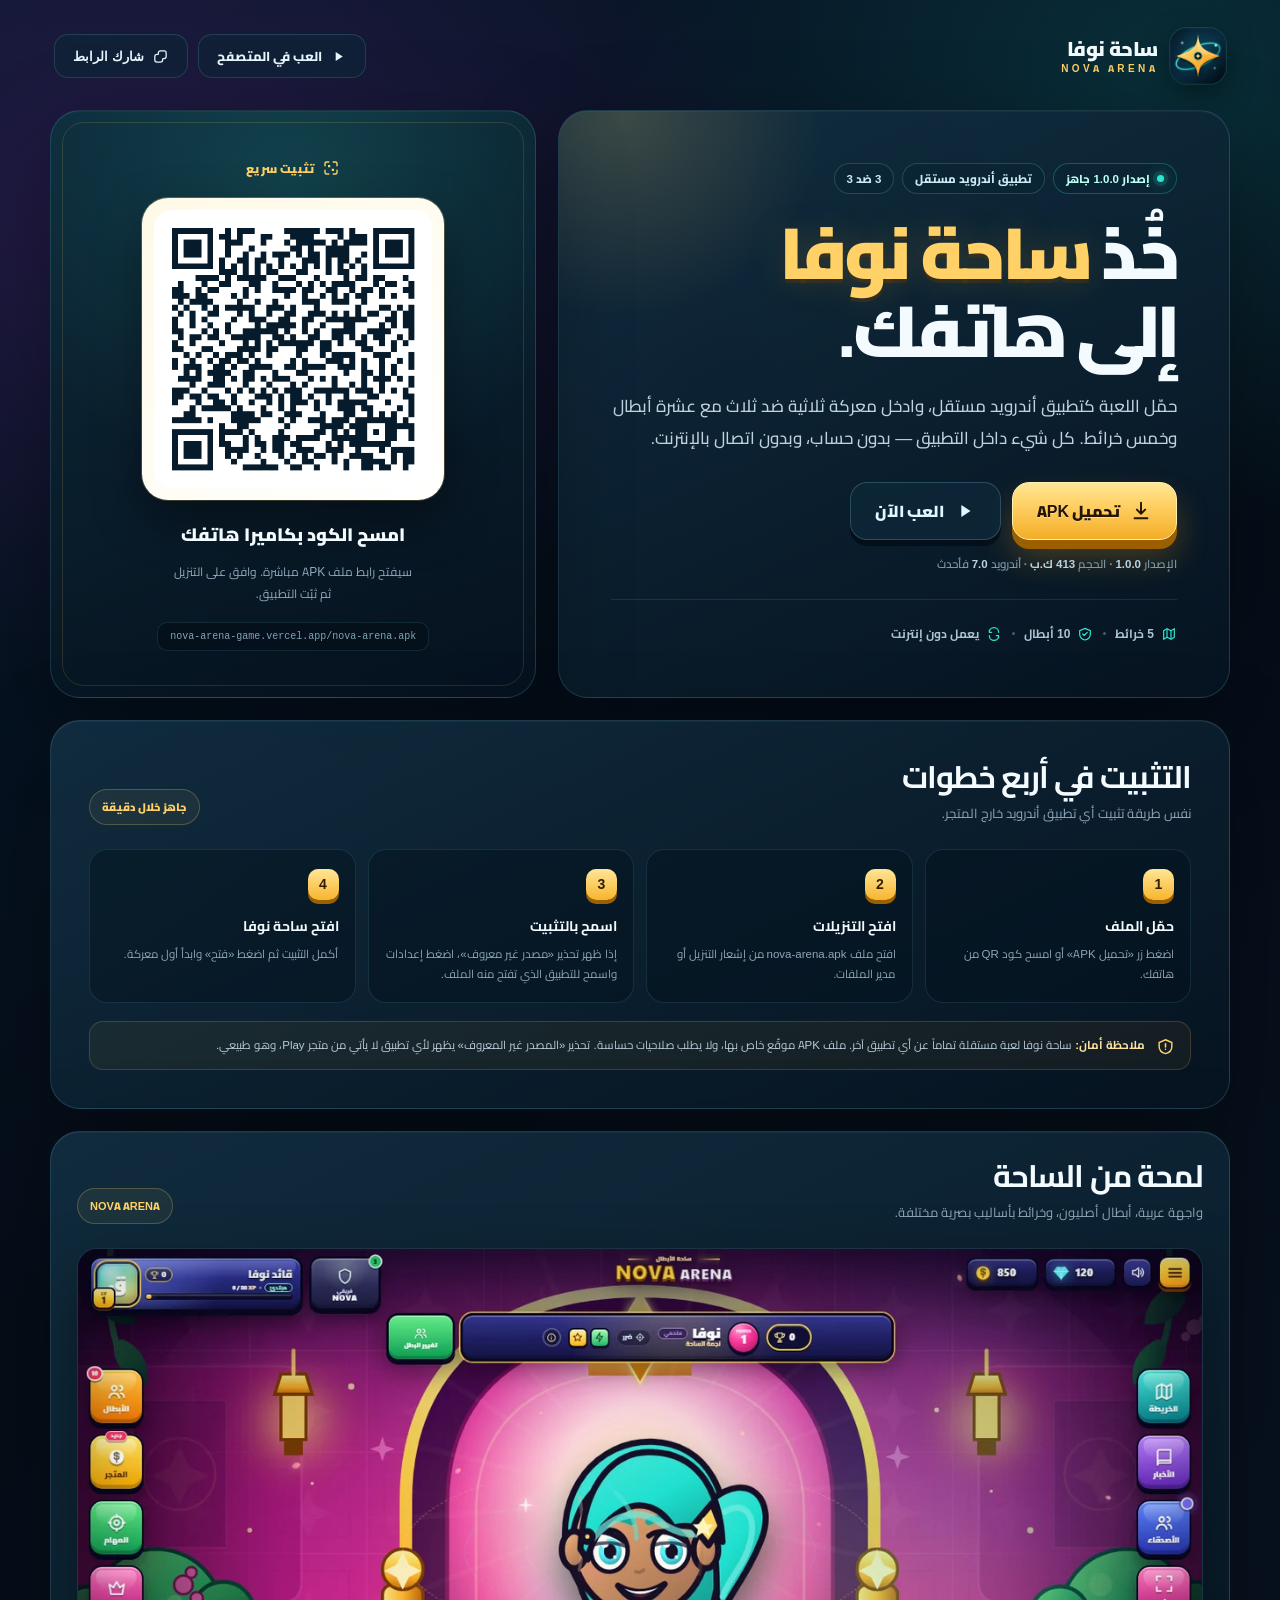
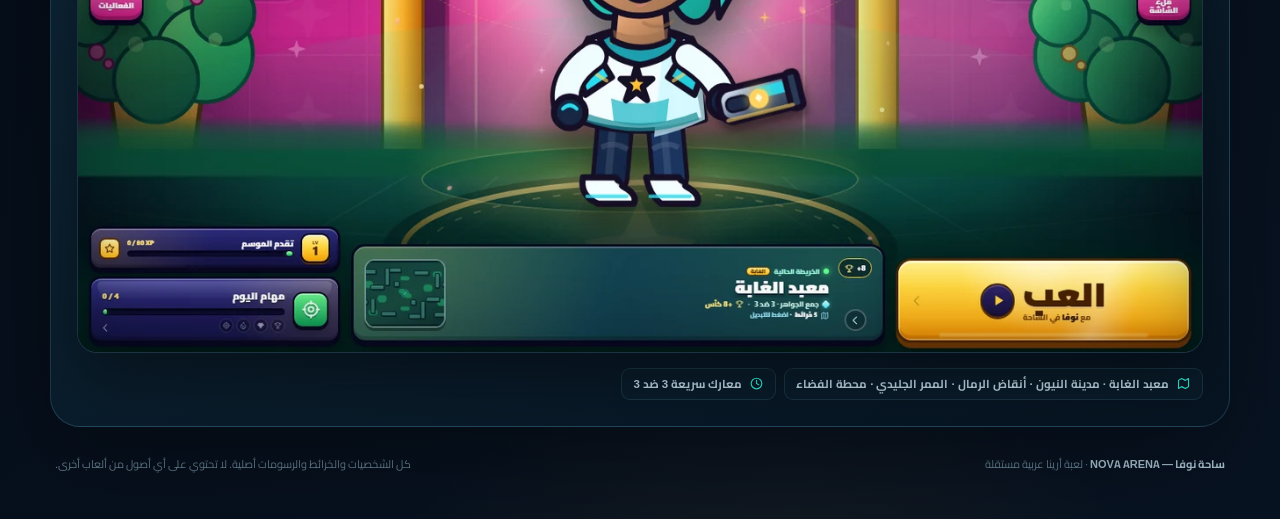
==== web/install.html @ 4ec95c2b "feat: release standalone Nova Arena game 1.0.0" ====
<!DOCTYPE html>
<html lang="ar" dir="rtl">
<head>
  <meta charset="UTF-8" />
  <meta name="viewport" content="width=device-width, initial-scale=1, viewport-fit=cover" />
  <meta name="theme-color" content="#050d18" />
  <title>تثبيت ساحة نوفا — NOVA ARENA</title>
  <meta name="description" content="حمّل ساحة نوفا، لعبة أرينا عربية 3 ضد 3، مستقلة على أندرويد. خمس خرائط وعشرة أبطال." />
  <link rel="icon" type="image/svg+xml" href="./favicon.svg" />
  <style>
    @font-face {
      font-family: "Cairo Arena";
      src: url("./fonts/cairo-arabic.woff2") format("woff2");
      font-style: normal;
      font-weight: 200 1000;
      font-display: swap;
    }

    :root {
      color-scheme: dark;
      --ink: #f4fbff;
      --muted: #9eb4c6;
      --navy: #050d18;
      --panel: rgba(10, 29, 45, 0.82);
      --line: rgba(130, 224, 255, 0.16);
      --gold: #ffd166;
      --gold-deep: #f1a51b;
      --teal: #2ee6cf;
      --teal-deep: #10a7a4;
    }

    * { box-sizing: border-box; }

    html { min-height: 100%; background: var(--navy); }

    body {
      margin: 0;
      min-height: 100vh;
      color: var(--ink);
      font-family: "Cairo Arena", "Segoe UI", Tahoma, sans-serif;
      background:
        radial-gradient(1100px 760px at 12% 10%, rgba(114, 35, 151, 0.28), transparent 60%),
        radial-gradient(880px 700px at 92% 4%, rgba(24, 183, 178, 0.18), transparent 64%),
        radial-gradient(720px 600px at 60% 110%, rgba(255, 189, 49, 0.08), transparent 62%),
        linear-gradient(145deg, #07182a 0%, #050d18 45%, #081322 100%);
      overflow-x: hidden;
    }

    body::before {
      content: "";
      position: fixed;
      inset: 0;
      z-index: -1;
      opacity: 0.18;
      background-image:
        linear-gradient(rgba(118, 209, 235, 0.16) 1px, transparent 1px),
        linear-gradient(90deg, rgba(118, 209, 235, 0.16) 1px, transparent 1px);
      background-size: 58px 58px;
      mask-image: radial-gradient(circle at 50% 18%, black, transparent 72%);
      pointer-events: none;
    }

    a { color: inherit; }

    .shell {
      width: min(1180px, calc(100% - 32px));
      margin: 0 auto;
      padding: max(18px, env(safe-area-inset-top)) 0 44px;
    }

    .topbar {
      display: flex;
      align-items: center;
      justify-content: space-between;
      gap: 18px;
      padding: 10px 4px 26px;
    }

    .brand {
      display: inline-flex;
      align-items: center;
      gap: 12px;
      text-decoration: none;
      min-width: 0;
    }

    .brand img {
      width: 56px;
      height: 56px;
      border-radius: 17px;
      box-shadow: 0 10px 30px rgba(0, 0, 0, 0.42), 0 0 0 1px rgba(94, 245, 227, 0.15);
      flex: none;
    }

    .brand-copy { display: grid; line-height: 1.05; }
    .brand-copy b { font-size: 20px; font-weight: 900; letter-spacing: -0.02em; }
    .brand-copy small {
      color: var(--gold);
      font-size: 10px;
      font-weight: 800;
      letter-spacing: 0.34em;
      margin-top: 5px;
      direction: ltr;
      text-align: right;
    }

    .top-actions { display: flex; align-items: center; gap: 10px; }

    .top-link {
      display: inline-flex;
      align-items: center;
      justify-content: center;
      gap: 8px;
      min-height: 44px;
      padding: 0 18px;
      border-radius: 14px;
      border: 1px solid var(--line);
      background: rgba(14, 37, 55, 0.72);
      color: #e8f8ff;
      text-decoration: none;
      font-weight: 800;
      font-size: 13px;
      transition: 0.18s ease;
      backdrop-filter: blur(12px);
    }

    .top-link:hover { border-color: rgba(46, 230, 207, 0.42); transform: translateY(-1px); }
    .top-link svg { width: 17px; height: 17px; }

    .hero {
      display: grid;
      grid-template-columns: minmax(0, 1.16fr) minmax(310px, 0.84fr);
      gap: 22px;
      align-items: stretch;
    }

    .hero-copy,
    .qr-card,
    .steps-card,
    .preview-card {
      position: relative;
      border: 1px solid var(--line);
      border-radius: 30px;
      background:
        linear-gradient(155deg, rgba(18, 48, 67, 0.88), rgba(7, 20, 33, 0.92));
      box-shadow: 0 30px 90px rgba(0, 0, 0, 0.34), inset 0 1px 0 rgba(255, 255, 255, 0.04);
      overflow: hidden;
    }

    .hero-copy {
      padding: clamp(26px, 4.2vw, 52px);
      display: flex;
      flex-direction: column;
      justify-content: center;
      min-height: 540px;
    }

    .hero-copy::before {
      content: "";
      position: absolute;
      width: 430px;
      height: 430px;
      top: -210px;
      left: -150px;
      border-radius: 50%;
      background: radial-gradient(circle, rgba(255, 209, 102, 0.18), transparent 66%);
      pointer-events: none;
    }

    .kickers { display: flex; flex-wrap: wrap; gap: 8px; margin-bottom: 20px; }

    .pill {
      display: inline-flex;
      align-items: center;
      gap: 7px;
      min-height: 31px;
      padding: 0 12px;
      border-radius: 999px;
      border: 1px solid rgba(139, 235, 255, 0.18);
      background: rgba(11, 36, 51, 0.62);
      color: #cce9f5;
      font-size: 11.5px;
      font-weight: 800;
    }

    .pill.live { color: #bafff4; border-color: rgba(46, 230, 207, 0.28); }
    .pill.live::before {
      content: "";
      width: 7px;
      height: 7px;
      border-radius: 50%;
      background: var(--teal);
      box-shadow: 0 0 0 4px rgba(46, 230, 207, 0.12), 0 0 14px rgba(46, 230, 207, 0.8);
    }

    h1 {
      margin: 0;
      max-width: 620px;
      font-size: clamp(40px, 5.7vw, 72px);
      line-height: 1.08;
      letter-spacing: -0.055em;
      font-weight: 900;
      text-wrap: balance;
    }

    h1 span {
      color: var(--gold);
      text-shadow: 0 4px 0 rgba(105, 59, 0, 0.32), 0 0 36px rgba(255, 184, 46, 0.18);
      white-space: nowrap;
    }

    .lead {
      margin: 20px 0 0;
      max-width: 570px;
      color: #bed2df;
      font-size: clamp(14px, 1.7vw, 17px);
      line-height: 1.9;
      font-weight: 500;
    }

    .download-row {
      display: flex;
      flex-wrap: wrap;
      gap: 11px;
      margin-top: 28px;
    }

    .btn {
      display: inline-flex;
      align-items: center;
      justify-content: center;
      gap: 10px;
      min-height: 58px;
      padding: 0 24px;
      border-radius: 17px;
      text-decoration: none;
      font-family: inherit;
      font-weight: 900;
      font-size: 16px;
      border: 0;
      cursor: pointer;
      transition: transform 0.18s ease, filter 0.18s ease, box-shadow 0.18s ease;
    }

    .btn svg { width: 22px; height: 22px; flex: none; }

    .btn-primary {
      color: #241400;
      background: linear-gradient(180deg, #ffe695 0%, #ffd166 38%, #f4ad26 100%);
      border: 1px solid #fff0b3;
      box-shadow: 0 9px 0 #9b5f00, 0 18px 32px rgba(235, 158, 14, 0.27);
      text-shadow: 0 1px 0 rgba(255, 255, 255, 0.4);
    }

    .btn-primary:hover { transform: translateY(-2px); filter: brightness(1.04); box-shadow: 0 11px 0 #9b5f00, 0 22px 36px rgba(235, 158, 14, 0.3); }
    .btn-primary:active { transform: translateY(6px); box-shadow: 0 3px 0 #9b5f00, 0 8px 18px rgba(235, 158, 14, 0.25); }

    .btn-ghost {
      color: #dff7ff;
      border: 1px solid rgba(142, 223, 255, 0.22);
      background: rgba(14, 41, 57, 0.72);
      box-shadow: 0 6px 0 rgba(1, 9, 15, 0.62);
    }

    .btn-ghost:hover { transform: translateY(-2px); border-color: rgba(46, 230, 207, 0.42); }

    .file-note {
      margin: 13px 0 0;
      color: #7f9bae;
      font-size: 11.5px;
      font-weight: 600;
    }

    .file-note b { color: #b9d3e2; }

    .stats {
      display: flex;
      flex-wrap: wrap;
      gap: 9px;
      margin-top: 24px;
      padding-top: 22px;
      border-top: 1px solid rgba(139, 220, 241, 0.12);
    }

    .stat {
      display: inline-flex;
      align-items: center;
      gap: 7px;
      color: #a9c4d4;
      font-size: 12px;
      font-weight: 700;
    }

    .stat svg { width: 16px; height: 16px; color: var(--teal); }
    .stat + .stat::before {
      content: "";
      width: 3px;
      height: 3px;
      border-radius: 50%;
      background: #3d6074;
      margin-left: 3px;
    }

    .qr-card {
      padding: 26px;
      display: flex;
      flex-direction: column;
      align-items: center;
      justify-content: center;
      gap: 18px;
      background:
        radial-gradient(circle at 50% 14%, rgba(46, 230, 207, 0.15), transparent 54%),
        linear-gradient(160deg, rgba(13, 43, 58, 0.94), rgba(6, 18, 30, 0.96));
      min-height: 540px;
    }

    .qr-card::after {
      content: "";
      position: absolute;
      inset: 11px;
      border: 1px solid rgba(255, 209, 102, 0.14);
      border-radius: 22px;
      pointer-events: none;
    }

    .qr-eyebrow {
      display: flex;
      align-items: center;
      gap: 8px;
      color: var(--gold);
      font-weight: 900;
      font-size: 12px;
      letter-spacing: 0.02em;
    }

    .qr-eyebrow svg { width: 18px; height: 18px; }

    .qr-frame {
      width: min(100%, 302px);
      padding: 12px;
      border-radius: 26px;
      background: linear-gradient(145deg, #fff9e6, #fff);
      box-shadow: 0 20px 50px rgba(0, 0, 0, 0.38), 0 0 0 1px rgba(255, 209, 102, 0.3);
    }

    .qr-frame img { display: block; width: 100%; height: auto; border-radius: 17px; }

    .qr-title { margin: 0; text-align: center; font-size: 18px; font-weight: 900; }
    .qr-sub { margin: -8px 0 0; text-align: center; color: #8faabd; font-size: 12px; line-height: 1.8; max-width: 250px; }

    .qr-url {
      display: inline-flex;
      align-items: center;
      gap: 7px;
      max-width: 100%;
      padding: 8px 12px;
      border-radius: 10px;
      border: 1px solid rgba(127, 218, 244, 0.12);
      background: rgba(3, 13, 22, 0.55);
      color: #7fa3b8;
      font-size: 10px;
      direction: ltr;
      font-family: ui-monospace, "Cascadia Mono", monospace;
      white-space: nowrap;
      overflow: hidden;
      text-overflow: ellipsis;
    }

    .steps-card { margin-top: 22px; padding: clamp(22px, 3.5vw, 38px); }

    .section-head {
      display: flex;
      align-items: end;
      justify-content: space-between;
      gap: 18px;
      margin-bottom: 24px;
    }

    .section-head h2 {
      margin: 0;
      font-size: clamp(22px, 2.7vw, 31px);
      line-height: 1.2;
      letter-spacing: -0.03em;
    }

    .section-head p { margin: 5px 0 0; color: #8fa8ba; font-size: 13px; }
    .section-tag {
      color: var(--gold);
      font-size: 11px;
      font-weight: 900;
      border: 1px solid rgba(255, 209, 102, 0.24);
      background: rgba(255, 209, 102, 0.06);
      border-radius: 999px;
      padding: 7px 12px;
      white-space: nowrap;
    }

    .steps {
      display: grid;
      grid-template-columns: repeat(4, minmax(0, 1fr));
      gap: 12px;
      list-style: none;
      margin: 0;
      padding: 0;
    }

    .step {
      position: relative;
      padding: 18px 16px 17px;
      border-radius: 18px;
      border: 1px solid rgba(130, 217, 240, 0.12);
      background: rgba(4, 19, 30, 0.46);
      min-height: 154px;
    }

    .step-num {
      display: inline-flex;
      align-items: center;
      justify-content: center;
      width: 31px;
      height: 31px;
      border-radius: 10px;
      background: linear-gradient(180deg, #ffe697, #f7b52e);
      color: #321d00;
      font-weight: 900;
      font-size: 14px;
      box-shadow: 0 4px 0 #9c6000;
      margin-bottom: 13px;
    }

    .step b { display: block; font-size: 14px; margin-bottom: 5px; }
    .step p { margin: 0; color: #8ca7b9; font-size: 11.5px; line-height: 1.75; }

    .notice {
      display: flex;
      align-items: flex-start;
      gap: 11px;
      margin-top: 18px;
      padding: 13px 15px;
      border-radius: 14px;
      border: 1px solid rgba(255, 209, 102, 0.17);
      background: rgba(255, 186, 41, 0.055);
      color: #b9ccd8;
      font-size: 11.5px;
      line-height: 1.8;
    }

    .notice svg { width: 19px; height: 19px; color: var(--gold); flex: none; margin-top: 2px; }
    .notice b { color: #ffe4a1; }

    .preview-card { margin-top: 22px; padding: clamp(18px, 3vw, 26px); }

    .preview-visual {
      position: relative;
      margin-top: 6px;
      border-radius: 20px;
      overflow: hidden;
      border: 1px solid rgba(137, 225, 246, 0.16);
      box-shadow: 0 22px 60px rgba(0, 0, 0, 0.38);
      background: #07131f;
    }

    .preview-visual img { display: block; width: 100%; height: auto; }
    .preview-visual::after {
      content: "";
      position: absolute;
      inset: 0;
      box-shadow: inset 0 0 80px rgba(3, 12, 20, 0.36);
      pointer-events: none;
    }

    .preview-meta {
      display: flex;
      flex-wrap: wrap;
      gap: 8px;
      margin-top: 15px;
    }

    .meta-chip {
      display: inline-flex;
      align-items: center;
      gap: 7px;
      min-height: 32px;
      padding: 0 11px;
      border-radius: 9px;
      border: 1px solid rgba(133, 217, 238, 0.13);
      background: rgba(11, 34, 47, 0.55);
      color: #b8d1df;
      font-size: 11.5px;
      font-weight: 700;
    }

    .meta-chip svg { width: 15px; height: 15px; color: var(--teal); }

    footer {
      display: flex;
      align-items: center;
      justify-content: space-between;
      flex-wrap: wrap;
      gap: 14px;
      padding: 28px 5px 0;
      color: #668294;
      font-size: 11px;
      line-height: 1.8;
    }

    footer b { color: #a9c3d1; }

    .toast {
      position: fixed;
      left: 50%;
      bottom: 24px;
      transform: translate(-50%, 18px);
      opacity: 0;
      pointer-events: none;
      padding: 11px 17px;
      border-radius: 12px;
      background: #e9fbff;
      color: #08202d;
      font-size: 12px;
      font-weight: 900;
      box-shadow: 0 16px 40px rgba(0, 0, 0, 0.36);
      transition: 0.22s ease;
      z-index: 9;
    }

    .toast.is-visible { opacity: 1; transform: translate(-50%, 0); }

    @media (max-width: 920px) {
      .hero { grid-template-columns: 1fr; }
      .hero-copy { min-height: 0; }
      .qr-card { min-height: 0; display: grid; grid-template-columns: 180px 1fr; text-align: right; justify-items: start; }
      .qr-card .qr-frame { grid-row: 1 / 5; width: 180px; }
      .qr-card .qr-title, .qr-card .qr-sub { text-align: right; margin-inline: 0; }
      .qr-card .qr-url { justify-self: start; }
      .steps { grid-template-columns: repeat(2, minmax(0, 1fr)); }
    }

    @media (max-width: 620px) {
      .shell { width: min(100% - 22px, 1180px); padding-top: max(12px, env(safe-area-inset-top)); }
      .topbar { padding-bottom: 16px; }
      .brand img { width: 46px; height: 46px; border-radius: 14px; }
      .brand-copy b { font-size: 17px; }
      .brand-copy small { font-size: 8px; }
      .top-link { min-height: 40px; padding: 0 12px; font-size: 11px; }
      .top-link span { display: none; }
      .hero-copy { padding: 25px 20px 27px; border-radius: 24px; }
      h1 { font-size: clamp(36px, 11vw, 50px); }
      .lead { font-size: 13.5px; line-height: 1.85; }
      .download-row { flex-direction: column; }
      .btn { width: 100%; }
      .qr-card { grid-template-columns: 112px 1fr; gap: 14px; padding: 20px; border-radius: 24px; }
      .qr-card .qr-frame { width: 112px; padding: 7px; border-radius: 16px; }
      .qr-title { font-size: 15px; }
      .qr-sub { font-size: 10.5px; }
      .qr-url { display: none; }
      .qr-eyebrow { font-size: 10px; }
      .qr-eyebrow svg { width: 14px; height: 14px; }
      .steps-card, .preview-card { border-radius: 24px; }
      .steps { grid-template-columns: 1fr; }
      .step { min-height: 0; }
      .section-head { align-items: start; }
      .section-tag { display: none; }
      footer { justify-content: center; text-align: center; }
    }

    @media (prefers-reduced-motion: reduce) {
      * { scroll-behavior: auto !important; transition: none !important; animation: none !important; }
    }
  </style>
</head>
<body>
  <div class="shell">
    <header class="topbar">
      <a class="brand" href="./" aria-label="ساحة نوفا">
        <img src="./icon-512.png" alt="" />
        <span class="brand-copy">
          <b>ساحة نوفا</b>
          <small>NOVA ARENA</small>
        </span>
      </a>
      <div class="top-actions">
        <a class="top-link" href="./">
          <svg viewBox="0 0 24 24" fill="none" aria-hidden="true"><path d="M8 5.5v13l10-6.5-10-6.5Z" fill="currentColor"/></svg>
          <span>العب في المتصفح</span>
        </a>
        <button class="top-link" type="button" id="copyLink">
          <svg viewBox="0 0 24 24" fill="none" aria-hidden="true"><path d="M9 8.5V7a3 3 0 0 1 3-3h5a3 3 0 0 1 3 3v5a3 3 0 0 1-3 3h-1.5M15 15.5V17a3 3 0 0 1-3 3H7a3 3 0 0 1-3-3v-5a3 3 0 0 1 3-3h1.5" stroke="currentColor" stroke-width="1.8" stroke-linecap="round"/></svg>
          <span>شارك الرابط</span>
        </button>
      </div>
    </header>

    <main>
      <section class="hero" aria-labelledby="installTitle">
        <div class="hero-copy">
          <div class="kickers">
            <span class="pill live">إصدار 1.0.0 جاهز</span>
            <span class="pill">تطبيق أندرويد مستقل</span>
            <span class="pill">3 ضد 3</span>
          </div>

          <h1 id="installTitle">خُذ <span>ساحة نوفا</span><br />إلى هاتفك.</h1>
          <p class="lead">
            حمّل اللعبة كتطبيق أندرويد مستقل، وادخل معركة ثلاثية ضد ثلاث مع عشرة أبطال وخمس خرائط.
            كل شيء داخل التطبيق — بدون حساب، وبدون اتصال بالإنترنت.
          </p>

          <div class="download-row">
            <a class="btn btn-primary" href="./nova-arena.apk" download="nova-arena.apk" id="downloadApk">
              <svg viewBox="0 0 24 24" fill="none" aria-hidden="true"><path d="M12 3v12m0 0 4.5-4.5M12 15l-4.5-4.5M5 20h14" stroke="currentColor" stroke-width="2.1" stroke-linecap="round" stroke-linejoin="round"/></svg>
              تحميل APK
            </a>
            <a class="btn btn-ghost" href="./">
              <svg viewBox="0 0 24 24" fill="none" aria-hidden="true"><path d="M8 5.5v13l10-6.5-10-6.5Z" fill="currentColor"/></svg>
              العب الآن
            </a>
          </div>
          <p class="file-note">الإصدار <b>1.0.0</b> · الحجم <b>413 ك.ب</b> · أندرويد <b>7.0</b> فأحدث</p>

          <div class="stats" aria-label="مزايا اللعبة">
            <span class="stat">
              <svg viewBox="0 0 24 24" fill="none" aria-hidden="true"><path d="m4 7 5-3 6 3 5-3v13l-5 3-6-3-5 3V7Z" stroke="currentColor" stroke-width="1.8" stroke-linejoin="round"/><path d="M9 4v13M15 7v13" stroke="currentColor" stroke-width="1.8"/></svg>
              5 خرائط
            </span>
            <span class="stat">
              <svg viewBox="0 0 24 24" fill="none" aria-hidden="true"><path d="M12 3.5 20 7v5.3c0 4.4-3.2 7.4-8 8.7-4.8-1.3-8-4.3-8-8.7V7l8-3.5Z" stroke="currentColor" stroke-width="1.8"/><path d="m8.6 12 2.2 2.2 4.6-4.6" stroke="currentColor" stroke-width="1.8" stroke-linecap="round" stroke-linejoin="round"/></svg>
              10 أبطال
            </span>
            <span class="stat">
              <svg viewBox="0 0 24 24" fill="none" aria-hidden="true"><path d="M5 9.5A7 7 0 0 1 19 9.5M5 9.5V6M5 9.5h3.5M19 14.5A7 7 0 0 1 5 14.5m14 0V18m0-3.5h-3.5" stroke="currentColor" stroke-width="1.8" stroke-linecap="round"/></svg>
              يعمل دون إنترنت
            </span>
          </div>
        </div>

        <aside class="qr-card" aria-label="كود التحميل">
          <span class="qr-eyebrow">
            <svg viewBox="0 0 24 24" fill="none" aria-hidden="true"><path d="M4 9V6a2 2 0 0 1 2-2h3M15 4h3a2 2 0 0 1 2 2v3M20 15v3a2 2 0 0 1-2 2h-3M9 20H6a2 2 0 0 1-2-2v-3" stroke="currentColor" stroke-width="1.9" stroke-linecap="round"/><path d="M8 8h3v3H8V8Zm5 5h3v3h-3v-3Z" fill="currentColor"/></svg>
            تثبيت سريع
          </span>
          <div class="qr-frame">
            <img src="./nova-arena-apk-qr.png" alt="كود QR لتحميل تطبيق ساحة نوفا" width="1024" height="1024" />
          </div>
          <h2 class="qr-title">امسح الكود بكاميرا هاتفك</h2>
          <p class="qr-sub">سيفتح رابط ملف APK مباشرة. وافق على التنزيل ثم ثبّت التطبيق.</p>
          <span class="qr-url">nova-arena-game.vercel.app/nova-arena.apk</span>
        </aside>
      </section>

      <section class="steps-card" aria-labelledby="stepsTitle">
        <div class="section-head">
          <div>
            <h2 id="stepsTitle">التثبيت في أربع خطوات</h2>
            <p>نفس طريقة تثبيت أي تطبيق أندرويد خارج المتجر.</p>
          </div>
          <span class="section-tag">جاهز خلال دقيقة</span>
        </div>

        <ol class="steps">
          <li class="step">
            <span class="step-num">1</span>
            <b>حمّل الملف</b>
            <p>اضغط زر «تحميل APK» أو امسح كود QR من هاتفك.</p>
          </li>
          <li class="step">
            <span class="step-num">2</span>
            <b>افتح التنزيلات</b>
            <p>افتح ملف <span dir="ltr">nova-arena.apk</span> من إشعار التنزيل أو مدير الملفات.</p>
          </li>
          <li class="step">
            <span class="step-num">3</span>
            <b>اسمح بالتثبيت</b>
            <p>إذا ظهر تحذير «مصدر غير معروف»، اضغط إعدادات واسمح للتطبيق الذي تفتح منه الملف.</p>
          </li>
          <li class="step">
            <span class="step-num">4</span>
            <b>افتح ساحة نوفا</b>
            <p>أكمل التثبيت ثم اضغط «فتح» وابدأ أول معركة.</p>
          </li>
        </ol>

        <div class="notice">
          <svg viewBox="0 0 24 24" fill="none" aria-hidden="true"><path d="M12 3.5 20 7v5.3c0 4.4-3.2 7.4-8 8.7-4.8-1.3-8-4.3-8-8.7V7l8-3.5Z" stroke="currentColor" stroke-width="1.8"/><path d="M12 8.5v4.2m0 2.8h.01" stroke="currentColor" stroke-width="2" stroke-linecap="round"/></svg>
          <span><b>ملاحظة أمان:</b> ساحة نوفا لعبة مستقلة تماماً عن أي تطبيق آخر. ملف APK موقّع خاص بها، ولا يطلب صلاحيات حساسة. تحذير «المصدر غير المعروف» يظهر لأي تطبيق لا يأتي من متجر Play، وهو طبيعي.</span>
        </div>
      </section>

      <section class="preview-card" aria-labelledby="previewTitle">
        <div class="section-head">
          <div>
            <h2 id="previewTitle">لمحة من الساحة</h2>
            <p>واجهة عربية، أبطال أصليون، وخرائط بأساليب بصرية مختلفة.</p>
          </div>
          <span class="section-tag">NOVA ARENA</span>
        </div>
        <div class="preview-visual">
          <img src="./install-preview.webp" alt="لقطة من واجهة ساحة نوفا" width="1280" height="800" loading="lazy" />
        </div>
        <div class="preview-meta">
          <span class="meta-chip"><svg viewBox="0 0 24 24" fill="none"><path d="m4 7 5-3 6 3 5-3v13l-5 3-6-3-5 3V7Z" stroke="currentColor" stroke-width="1.8" stroke-linejoin="round"/></svg>معبد الغابة · مدينة النيون · أنقاض الرمال · الممر الجليدي · محطة الفضاء</span>
          <span class="meta-chip"><svg viewBox="0 0 24 24" fill="none"><circle cx="12" cy="12" r="8.5" stroke="currentColor" stroke-width="1.8"/><path d="M12 7v5l3.5 2" stroke="currentColor" stroke-width="1.8" stroke-linecap="round"/></svg>معارك سريعة 3 ضد 3</span>
        </div>
      </section>
    </main>

    <footer>
      <span><b>ساحة نوفا — NOVA ARENA</b> · لعبة أرينا عربية مستقلة</span>
      <span>كل الشخصيات والخرائط والرسومات أصلية. لا تحتوي على أي أصول من ألعاب أخرى.</span>
    </footer>
  </div>

  <div class="toast" id="toast" role="status" aria-live="polite">تم نسخ رابط اللعبة</div>

  <script>
    (() => {
      const copyButton = document.querySelector('#copyLink');
      const toast = document.querySelector('#toast');
      let timer = 0;

      copyButton?.addEventListener('click', async () => {
        const url = window.location.origin + '/';
        try {
          await navigator.clipboard.writeText(url);
          toast.textContent = 'تم نسخ رابط اللعبة';
        } catch (error) {
          const area = document.createElement('textarea');
          area.value = url;
          area.style.position = 'fixed';
          area.style.opacity = '0';
          document.body.appendChild(area);
          area.select();
          document.execCommand('copy');
          area.remove();
          toast.textContent = 'تم نسخ رابط اللعبة';
        }
        toast.classList.add('is-visible');
        window.clearTimeout(timer);
        timer = window.setTimeout(() => toast.classList.remove('is-visible'), 2100);
      });
    })();
  </script>
</body>
</html>
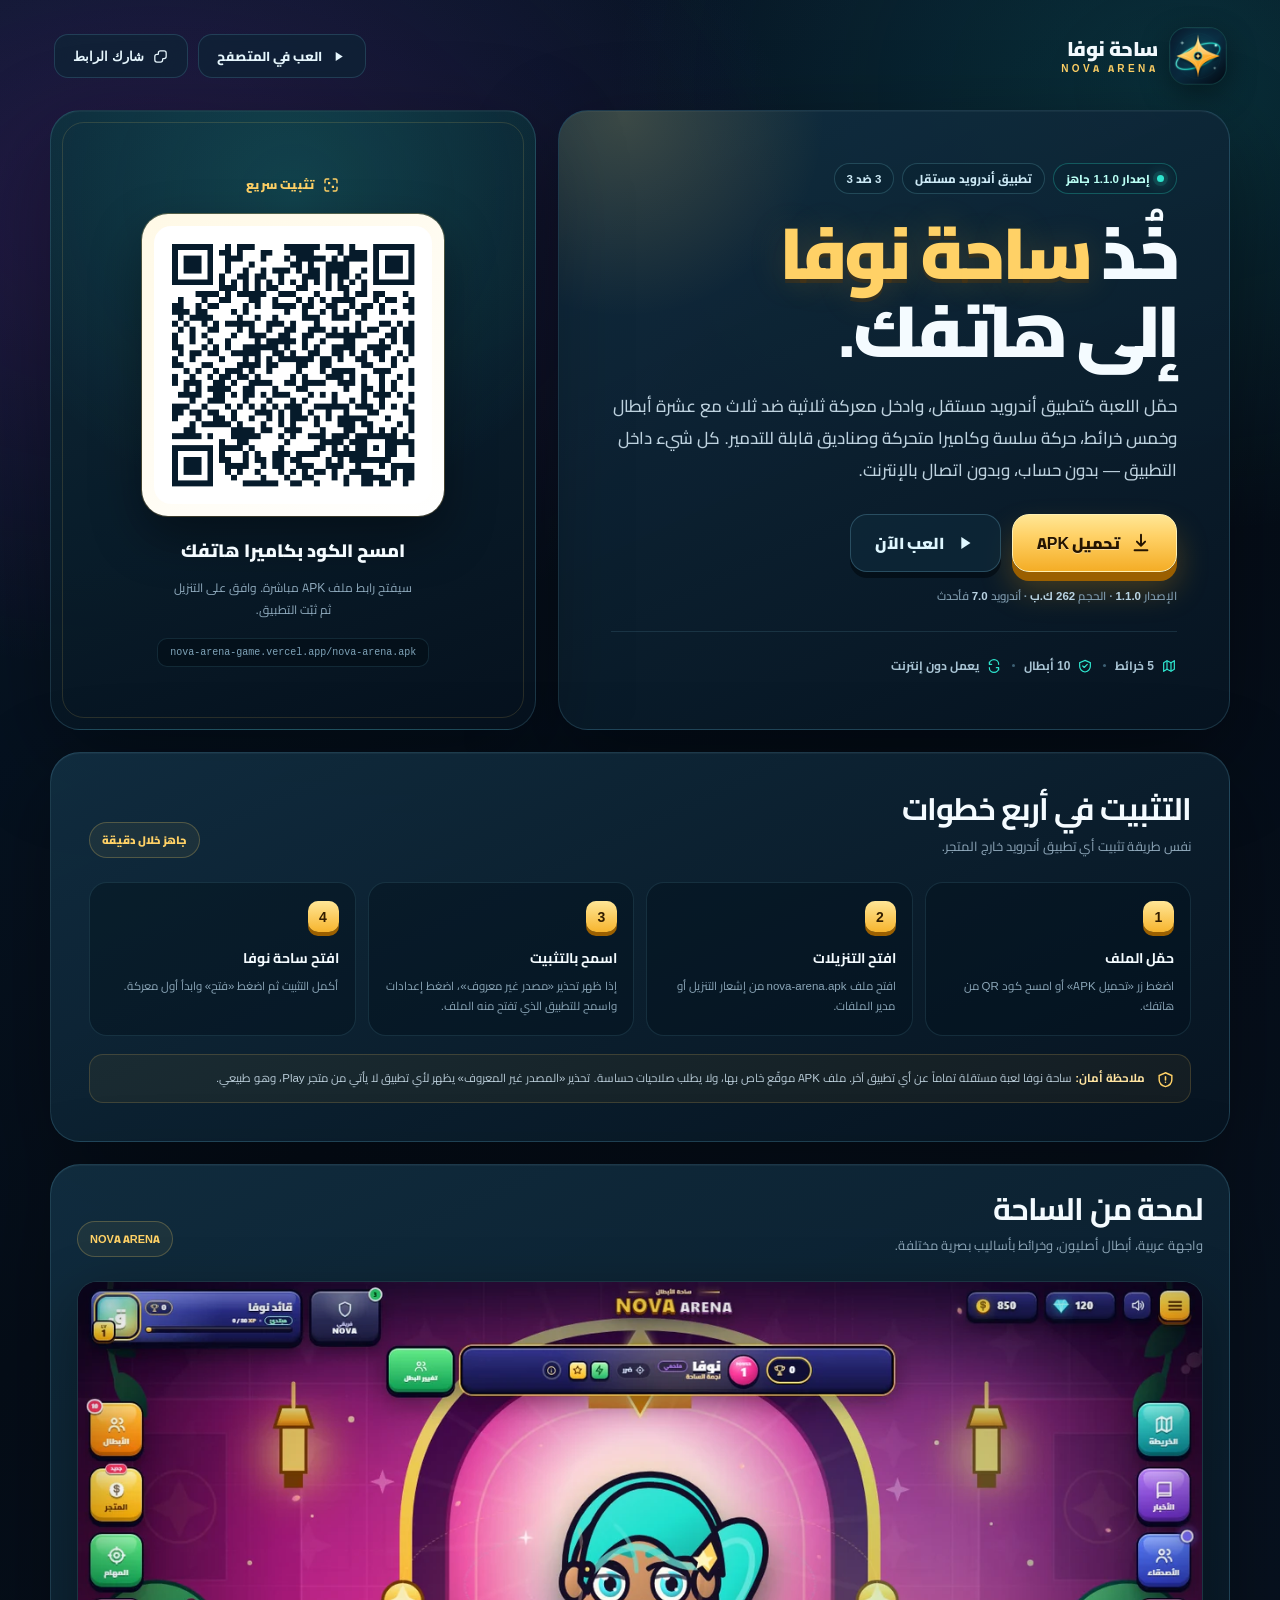
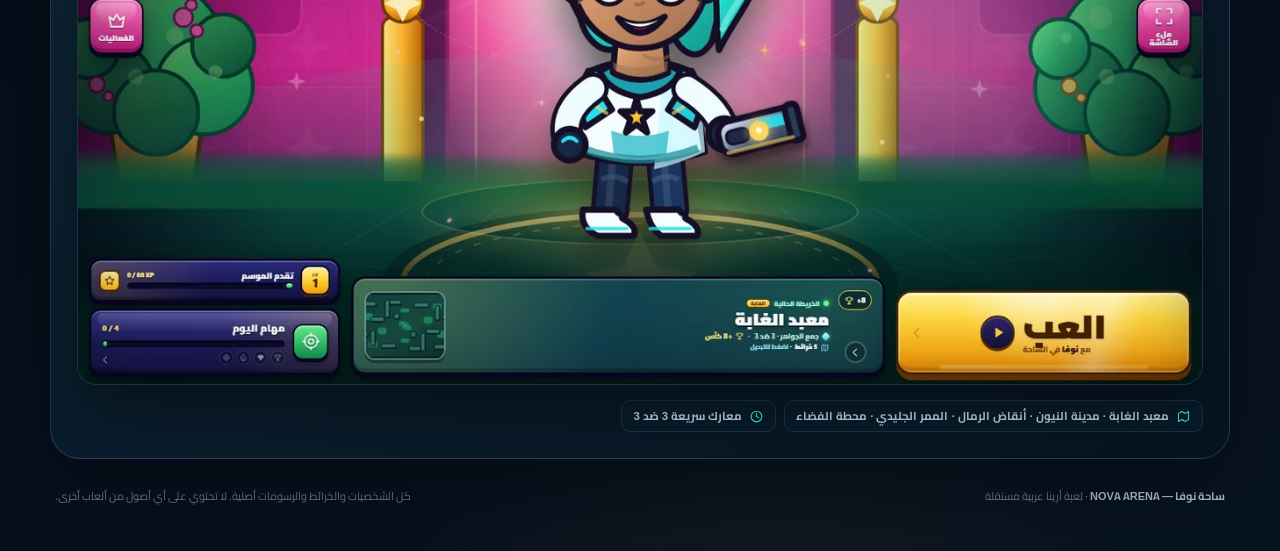
==== commit 23ec08af: "feat: arena combat upgrade with smooth movement and mobile controls" ====
--- a/web/install.html
+++ b/web/install.html
@@ -595,15 +595,15 @@
       <section class="hero" aria-labelledby="installTitle">
         <div class="hero-copy">
           <div class="kickers">
-            <span class="pill live">إصدار 1.0.0 جاهز</span>
+            <span class="pill live">إصدار 1.1.0 جاهز</span>
             <span class="pill">تطبيق أندرويد مستقل</span>
             <span class="pill">3 ضد 3</span>
           </div>
 
           <h1 id="installTitle">خُذ <span>ساحة نوفا</span><br />إلى هاتفك.</h1>
           <p class="lead">
-            حمّل اللعبة كتطبيق أندرويد مستقل، وادخل معركة ثلاثية ضد ثلاث مع عشرة أبطال وخمس خرائط.
-            كل شيء داخل التطبيق — بدون حساب، وبدون اتصال بالإنترنت.
+            حمّل اللعبة كتطبيق أندرويد مستقل، وادخل معركة ثلاثية ضد ثلاث مع عشرة أبطال وخمس خرائط،
+            حركة سلسة وكاميرا متحركة وصناديق قابلة للتدمير. كل شيء داخل التطبيق — بدون حساب، وبدون اتصال بالإنترنت.
           </p>
 
           <div class="download-row">
@@ -616,7 +616,7 @@
               العب الآن
             </a>
           </div>
-          <p class="file-note">الإصدار <b>1.0.0</b> · الحجم <b>413 ك.ب</b> · أندرويد <b>7.0</b> فأحدث</p>
+          <p class="file-note">الإصدار <b>1.1.0</b> · الحجم <b>262 ك.ب</b> · أندرويد <b>7.0</b> فأحدث</p>
 
           <div class="stats" aria-label="مزايا اللعبة">
             <span class="stat">
